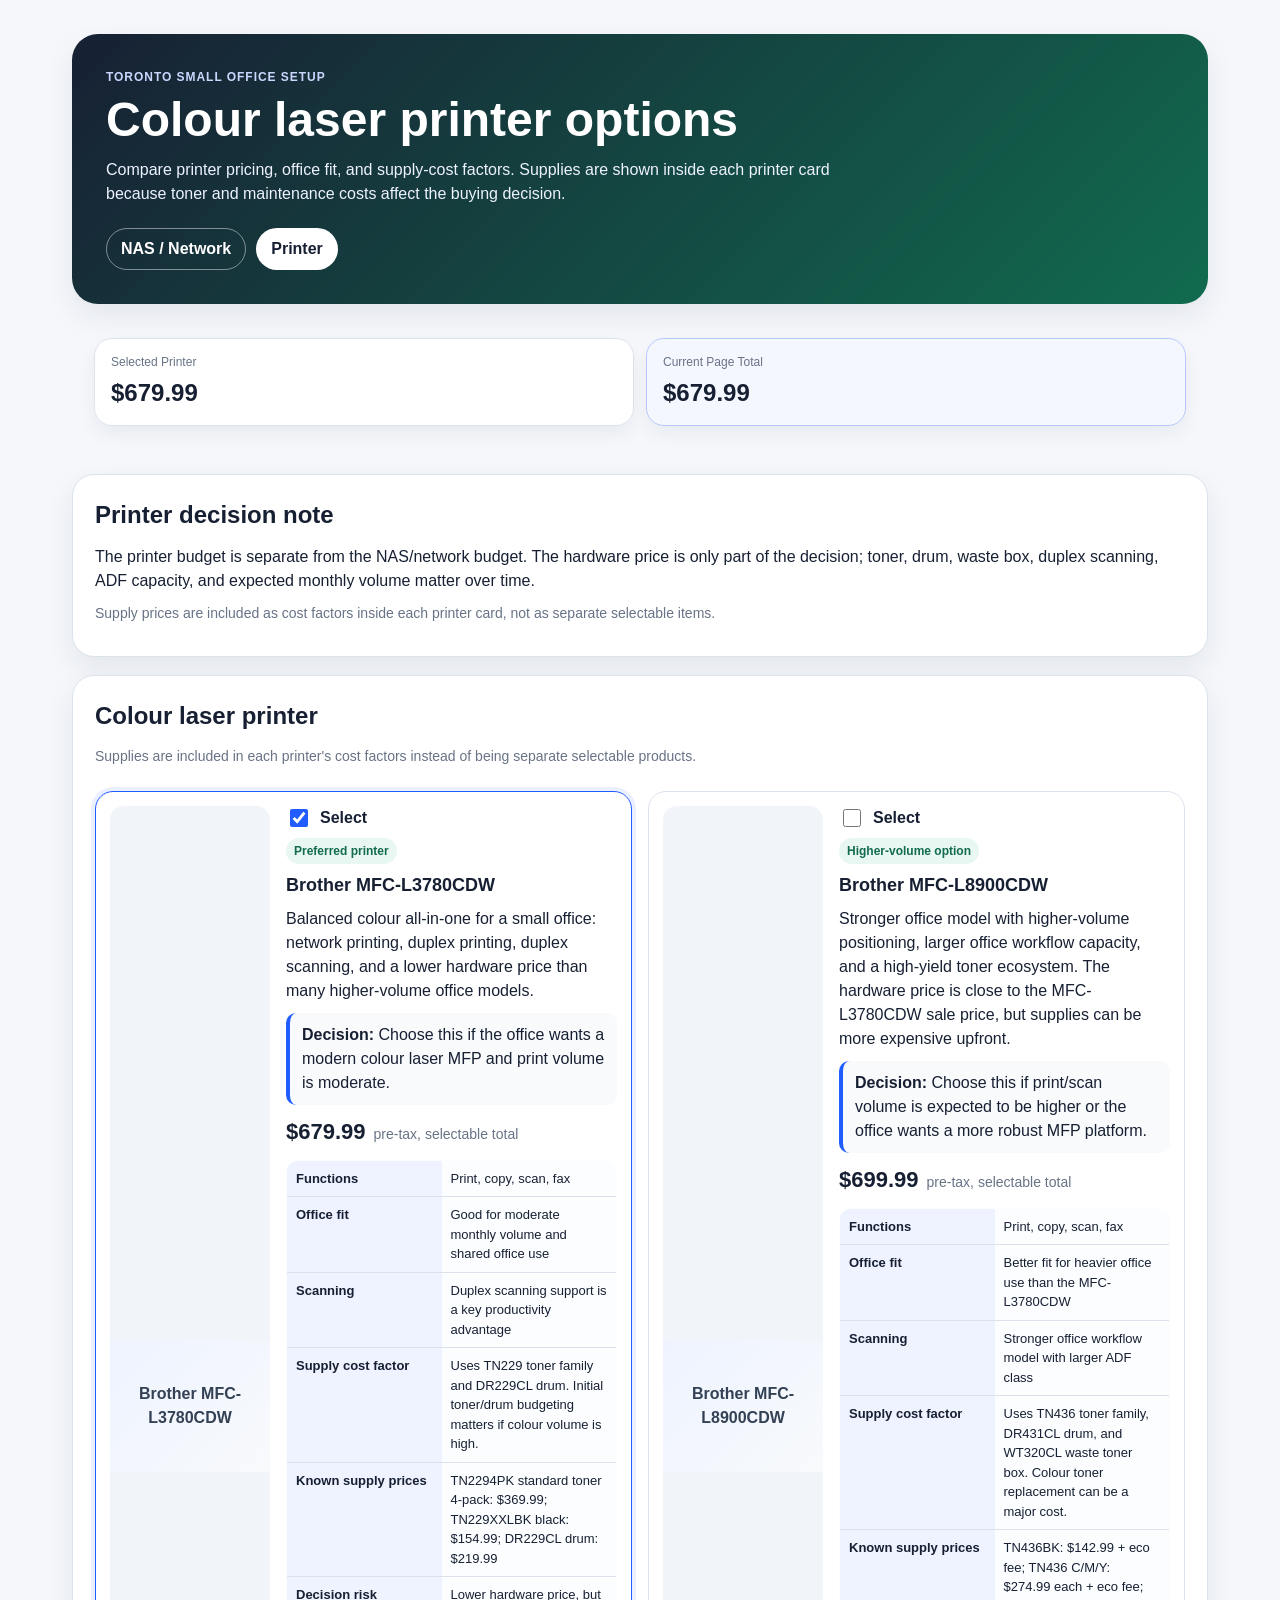
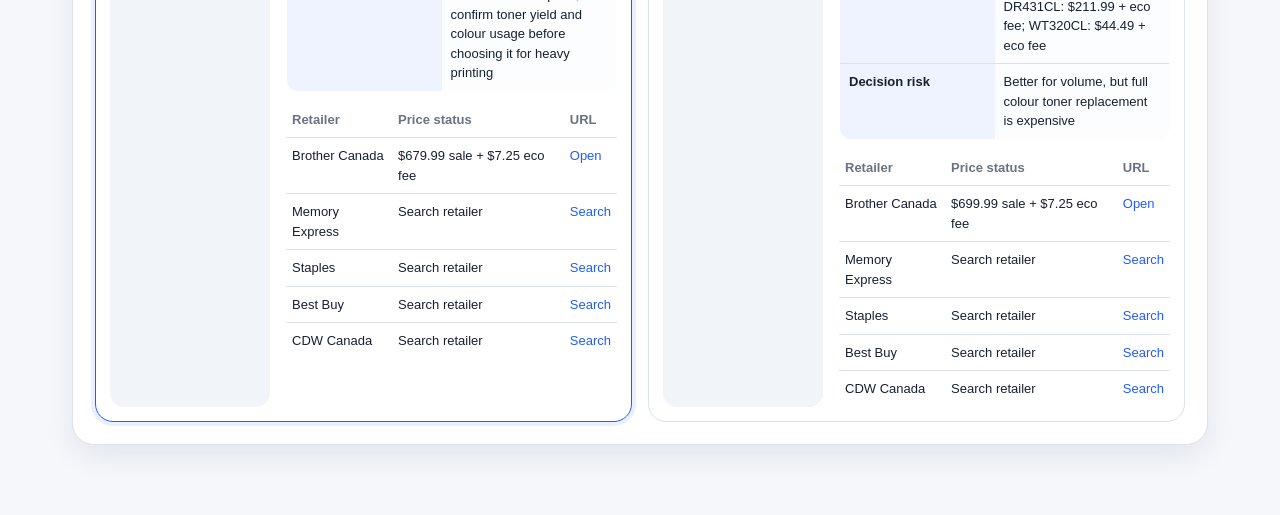
==== printer.html @ 59bfb482 "Split printer page and expand specs" ====
<!doctype html>
<html lang="en">
<head>
  <meta charset="utf-8">
  <meta name="viewport" content="width=device-width, initial-scale=1">
  <title>Small Office Printer Options</title>
  <link rel="stylesheet" href="styles.css">
</head>
<body data-page="printer">
  <header class="hero printer-hero">
    <div>
      <p class="eyebrow">Toronto small office setup</p>
      <h1>Colour laser printer options</h1>
      <p class="intro">Compare printer pricing, office fit, and supply-cost factors. Supplies are shown inside each printer card because toner and maintenance costs affect the buying decision.</p>
      <nav class="top-nav" aria-label="Site sections">
        <a href="index.html">NAS / Network</a>
        <a class="active" href="printer.html">Printer</a>
      </nav>
    </div>
  </header>

  <section class="totals" aria-label="Selected totals">
    <div>
      <span class="label">Selected Printer</span>
      <strong id="printerTotal">$0.00</strong>
    </div>
    <div class="grand">
      <span class="label">Current Page Total</span>
      <strong id="grandTotal">$0.00</strong>
    </div>
  </section>

  <main class="page">
    <section class="note-card">
      <h2>Printer decision note</h2>
      <p>The printer budget is separate from the NAS/network budget. The hardware price is only part of the decision; toner, drum, waste box, duplex scanning, ADF capacity, and expected monthly volume matter over time.</p>
      <p class="small">Supply prices are included as cost factors inside each printer card, not as separate selectable items.</p>
    </section>

    <div id="sections"></div>
  </main>

  <script src="script.js"></script>
</body>
</html>
---- styles.css ----
:root {
  --bg: #f5f7fb;
  --card: #ffffff;
  --ink: #172033;
  --muted: #687386;
  --line: #dce2ec;
  --accent: #215cff;
  --accent-soft: #eaf0ff;
  --ok: #116b4f;
  --warn: #8a5a00;
  --shadow: 0 12px 28px rgba(23, 32, 51, 0.08);
}

* { box-sizing: border-box; }

body {
  margin: 0;
  font-family: Arial, Helvetica, sans-serif;
  color: var(--ink);
  background: var(--bg);
  line-height: 1.5;
}

a { color: var(--accent); text-decoration: none; }
a:hover { text-decoration: underline; }

.hero {
  max-width: 1180px;
  margin: 0 auto;
  padding: 34px 22px 12px;
}

.hero > div {
  background: linear-gradient(135deg, #172033, #235cff);
  border-radius: 26px;
  color: #fff;
  padding: 34px;
  box-shadow: var(--shadow);
}

.printer-hero > div { background: linear-gradient(135deg, #172033, #116b4f); }

.top-nav {
  display: flex;
  flex-wrap: wrap;
  gap: 10px;
  margin-top: 22px;
}

.top-nav a {
  color: #fff;
  border: 1px solid rgba(255, 255, 255, 0.45);
  border-radius: 999px;
  padding: 8px 14px;
  font-weight: 700;
}

.top-nav a.active,
.top-nav a:hover {
  background: #fff;
  color: var(--ink);
  text-decoration: none;
}

.eyebrow {
  margin: 0 0 8px;
  color: #cbd7ff;
  text-transform: uppercase;
  letter-spacing: 0.08em;
  font-size: 12px;
  font-weight: 700;
}

h1 {
  margin: 0 0 12px;
  font-size: clamp(30px, 4vw, 48px);
  line-height: 1.08;
}

.intro { margin: 0; max-width: 760px; color: #edf2ff; }

.totals {
  position: sticky;
  top: 0;
  z-index: 10;
  max-width: 1136px;
  margin: 10px auto 0;
  display: grid;
  grid-template-columns: repeat(3, 1fr);
  gap: 12px;
  padding: 12px 22px;
}

body[data-page="printer"] .totals { grid-template-columns: repeat(2, 1fr); }
body[data-page="nas"] .hide-on-nas { display: none; }

.totals > div {
  background: rgba(255, 255, 255, 0.96);
  border: 1px solid var(--line);
  border-radius: 18px;
  padding: 14px 16px;
  box-shadow: 0 8px 18px rgba(23, 32, 51, 0.06);
}

.totals .label {
  display: block;
  color: var(--muted);
  font-size: 12px;
  margin-bottom: 4px;
}

.totals strong { font-size: 24px; }
.totals .grand { border-color: #b8c7ff; background: #f5f7ff; }

.page {
  max-width: 1180px;
  margin: 0 auto;
  padding: 18px 22px 70px;
}

.note-card,
.category {
  background: var(--card);
  border: 1px solid var(--line);
  border-radius: 22px;
  padding: 22px;
  margin-top: 18px;
  box-shadow: var(--shadow);
}

h2 { margin: 0 0 12px; font-size: 24px; }
h3 { margin: 0 0 8px; font-size: 18px; }
p { margin: 0 0 10px; }
.small { color: var(--muted); font-size: 14px; }

.category-header {
  display: flex;
  justify-content: space-between;
  gap: 16px;
  align-items: end;
  margin-bottom: 14px;
}

.cards {
  display: grid;
  grid-template-columns: repeat(2, minmax(0, 1fr));
  gap: 16px;
}

.option-card {
  display: grid;
  grid-template-columns: 160px 1fr;
  gap: 16px;
  border: 1px solid var(--line);
  border-radius: 18px;
  padding: 14px;
  background: #fff;
}

.option-card p { max-width: 760px; }

.option-card.selected {
  border-color: var(--accent);
  box-shadow: 0 0 0 4px var(--accent-soft);
}

.image-box {
  min-height: 132px;
  border-radius: 14px;
  background: #f1f4f9;
  display: grid;
  place-items: center;
  overflow: hidden;
}

.image-box img {
  width: 100%;
  height: 132px;
  object-fit: contain;
  padding: 10px;
}

.placeholder {
  width: 100%;
  height: 132px;
  display: grid;
  place-items: center;
  background: linear-gradient(135deg, #eef3ff, #f8fafc);
  color: #334155;
  text-align: center;
  padding: 12px;
  font-weight: 700;
}

.choose {
  display: flex;
  align-items: center;
  gap: 9px;
  margin-bottom: 8px;
  font-weight: 700;
}

input[type="checkbox"] {
  width: 18px;
  height: 18px;
  accent-color: var(--accent);
}

.badge {
  display: inline-block;
  border-radius: 999px;
  padding: 4px 8px;
  margin: 0 6px 8px 0;
  font-size: 12px;
  font-weight: 700;
  color: var(--accent);
  background: var(--accent-soft);
}

.badge.ok { color: var(--ok); background: #e9f7f2; }
.badge.warn { color: var(--warn); background: #fff5d8; }

.price-line {
  display: flex;
  flex-wrap: wrap;
  gap: 8px;
  align-items: baseline;
  margin: 8px 0;
}

.price {
  font-size: 22px;
  font-weight: 800;
}

.decision {
  background: #f8fafc;
  border-left: 4px solid var(--accent);
  border-radius: 10px;
  padding: 10px 12px;
}

.explainer {
  background: #f8fafc;
  border: 1px solid var(--line);
  border-radius: 16px;
  margin: 0 0 16px;
  padding: 14px 16px;
}

.explainer p:last-child { margin-bottom: 0; }

.specs {
  width: 100%;
  border-collapse: collapse;
  margin-top: 12px;
  font-size: 13px;
  background: #fbfdff;
  border: 1px solid var(--line);
  border-radius: 12px;
  overflow: hidden;
}

.specs th,
.specs td {
  text-align: left;
  border-bottom: 1px solid var(--line);
  padding: 8px 9px;
  vertical-align: top;
}

.specs th {
  width: 155px;
  color: var(--ink);
  background: #eef3ff;
}

.specs tr:last-child th,
.specs tr:last-child td { border-bottom: 0; }

.retailers {
  width: 100%;
  border-collapse: collapse;
  margin-top: 10px;
  font-size: 13px;
}

.retailers th,
.retailers td {
  text-align: left;
  border-bottom: 1px solid var(--line);
  padding: 8px 6px;
  vertical-align: top;
}

.retailers th { color: var(--muted); font-weight: 700; }
.retailers tr:last-child td { border-bottom: 0; }

.unverified { color: var(--muted); }

@media (max-width: 900px) {
  .totals, body[data-page="printer"] .totals { grid-template-columns: 1fr; position: static; }
  .cards { grid-template-columns: 1fr; }
  .option-card { grid-template-columns: 1fr; }
  .image-box img, .placeholder { height: 170px; }
  .specs th { width: 120px; }
}

@media (max-width: 560px) {
  .hero > div, .note-card, .category { padding: 18px; }
  .category-header { display: block; }
  .totals strong { font-size: 21px; }
}
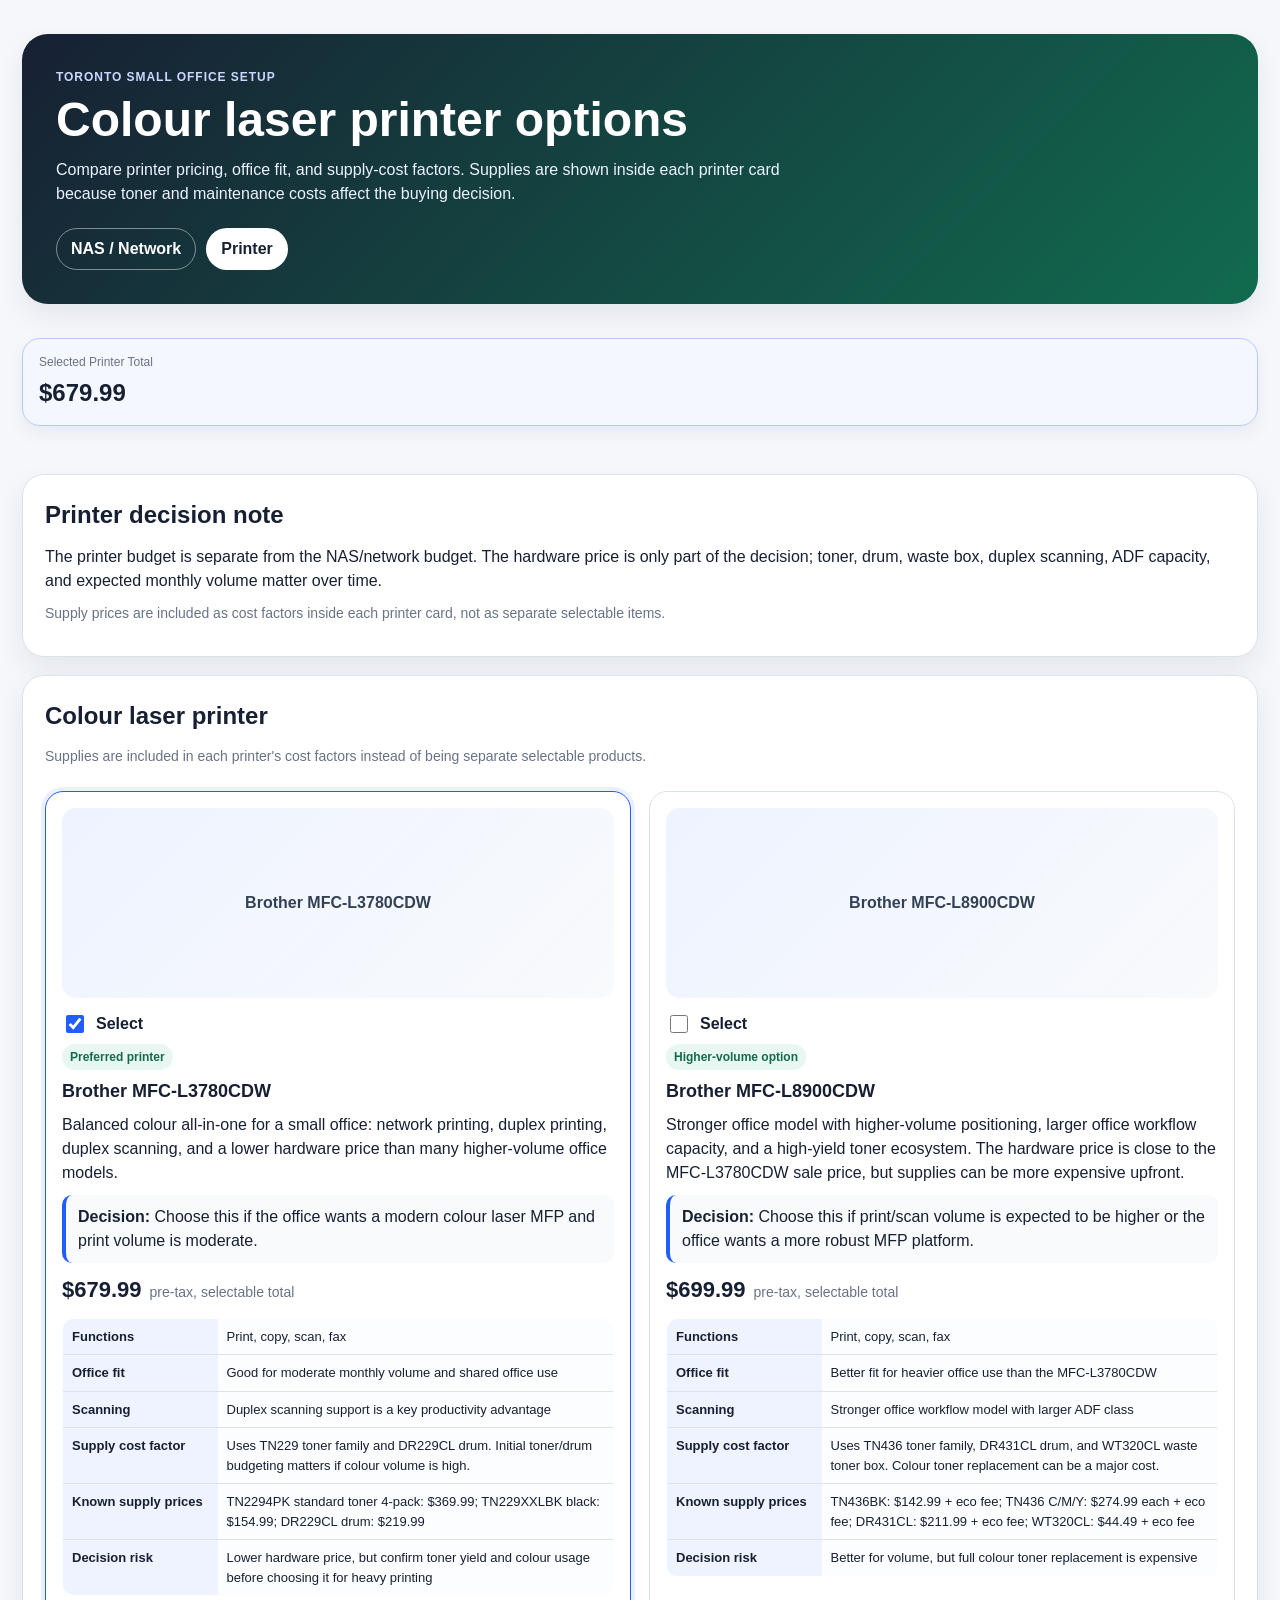
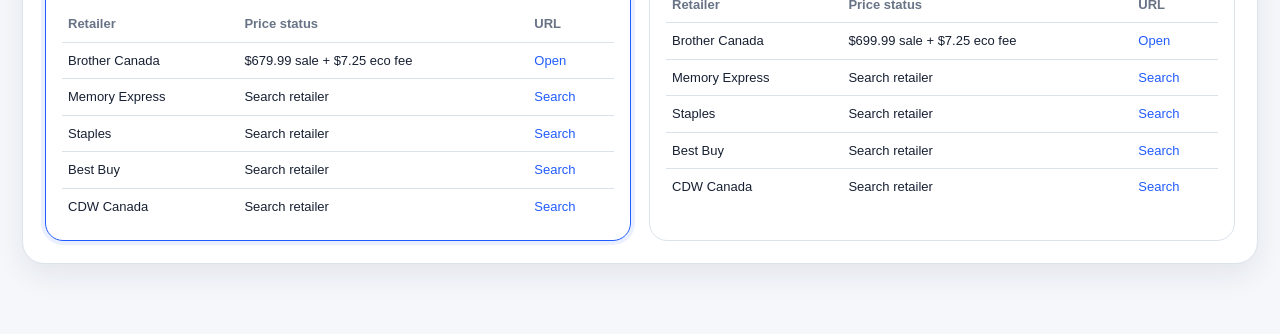
==== commit 7f18aac3: "Tighten responsive product layout" ====
--- a/printer.html
+++ b/printer.html
@@ -20,12 +20,8 @@
   </header>
 
   <section class="totals" aria-label="Selected totals">
-    <div>
-      <span class="label">Selected Printer</span>
-      <strong id="printerTotal">$0.00</strong>
-    </div>
     <div class="grand">
-      <span class="label">Current Page Total</span>
+      <span class="label">Selected Printer Total</span>
       <strong id="grandTotal">$0.00</strong>
     </div>
   </section>
--- a/styles.css
+++ b/styles.css
@@ -25,7 +25,7 @@
 a:hover { text-decoration: underline; }
 
 .hero {
-  max-width: 1180px;
+  max-width: 1480px;
   margin: 0 auto;
   padding: 34px 22px 12px;
 }
@@ -83,16 +83,15 @@
   position: sticky;
   top: 0;
   z-index: 10;
-  max-width: 1136px;
+  max-width: 1436px;
   margin: 10px auto 0;
   display: grid;
-  grid-template-columns: repeat(3, 1fr);
+  grid-template-columns: 1fr;
   gap: 12px;
   padding: 12px 22px;
 }
 
-body[data-page="printer"] .totals { grid-template-columns: repeat(2, 1fr); }
-body[data-page="nas"] .hide-on-nas { display: none; }
+body[data-page="printer"] .totals { grid-template-columns: 1fr; }
 
 .totals > div {
   background: rgba(255, 255, 255, 0.96);
@@ -113,7 +112,7 @@
 .totals .grand { border-color: #b8c7ff; background: #f5f7ff; }
 
 .page {
-  max-width: 1180px;
+  max-width: 1480px;
   margin: 0 auto;
   padding: 18px 22px 70px;
 }
@@ -144,20 +143,18 @@
 .cards {
   display: grid;
   grid-template-columns: repeat(2, minmax(0, 1fr));
-  gap: 16px;
+  gap: 18px;
 }
 
 .option-card {
-  display: grid;
-  grid-template-columns: 160px 1fr;
-  gap: 16px;
   border: 1px solid var(--line);
   border-radius: 18px;
-  padding: 14px;
+  padding: 16px;
   background: #fff;
-}
-
-.option-card p { max-width: 760px; }
+  min-width: 0;
+}
+
+.option-card p { max-width: 100%; }
 
 .option-card.selected {
   border-color: var(--accent);
@@ -165,24 +162,25 @@
 }
 
 .image-box {
-  min-height: 132px;
+  height: 190px;
   border-radius: 14px;
   background: #f1f4f9;
   display: grid;
   place-items: center;
   overflow: hidden;
+  margin-bottom: 14px;
 }
 
 .image-box img {
   width: 100%;
-  height: 132px;
+  height: 190px;
   object-fit: contain;
   padding: 10px;
 }
 
 .placeholder {
   width: 100%;
-  height: 132px;
+  height: 190px;
   display: grid;
   place-items: center;
   background: linear-gradient(135deg, #eef3ff, #f8fafc);
@@ -267,6 +265,7 @@
   border-bottom: 1px solid var(--line);
   padding: 8px 9px;
   vertical-align: top;
+  overflow-wrap: anywhere;
 }
 
 .specs th {
@@ -291,6 +290,7 @@
   border-bottom: 1px solid var(--line);
   padding: 8px 6px;
   vertical-align: top;
+  overflow-wrap: anywhere;
 }
 
 .retailers th { color: var(--muted); font-weight: 700; }
@@ -301,13 +301,17 @@
 @media (max-width: 900px) {
   .totals, body[data-page="printer"] .totals { grid-template-columns: 1fr; position: static; }
   .cards { grid-template-columns: 1fr; }
-  .option-card { grid-template-columns: 1fr; }
-  .image-box img, .placeholder { height: 170px; }
+  .image-box, .image-box img, .placeholder { height: 180px; }
   .specs th { width: 120px; }
 }
 
 @media (max-width: 560px) {
-  .hero > div, .note-card, .category { padding: 18px; }
+  .hero { padding: 18px 12px 8px; }
+  .page { padding: 12px 12px 48px; }
+  .totals { padding: 10px 12px; }
+  .hero > div, .note-card, .category { padding: 16px; }
   .category-header { display: block; }
   .totals strong { font-size: 21px; }
-}
+  .retailers, .specs { font-size: 12px; }
+  .specs th { width: 104px; }
+}
